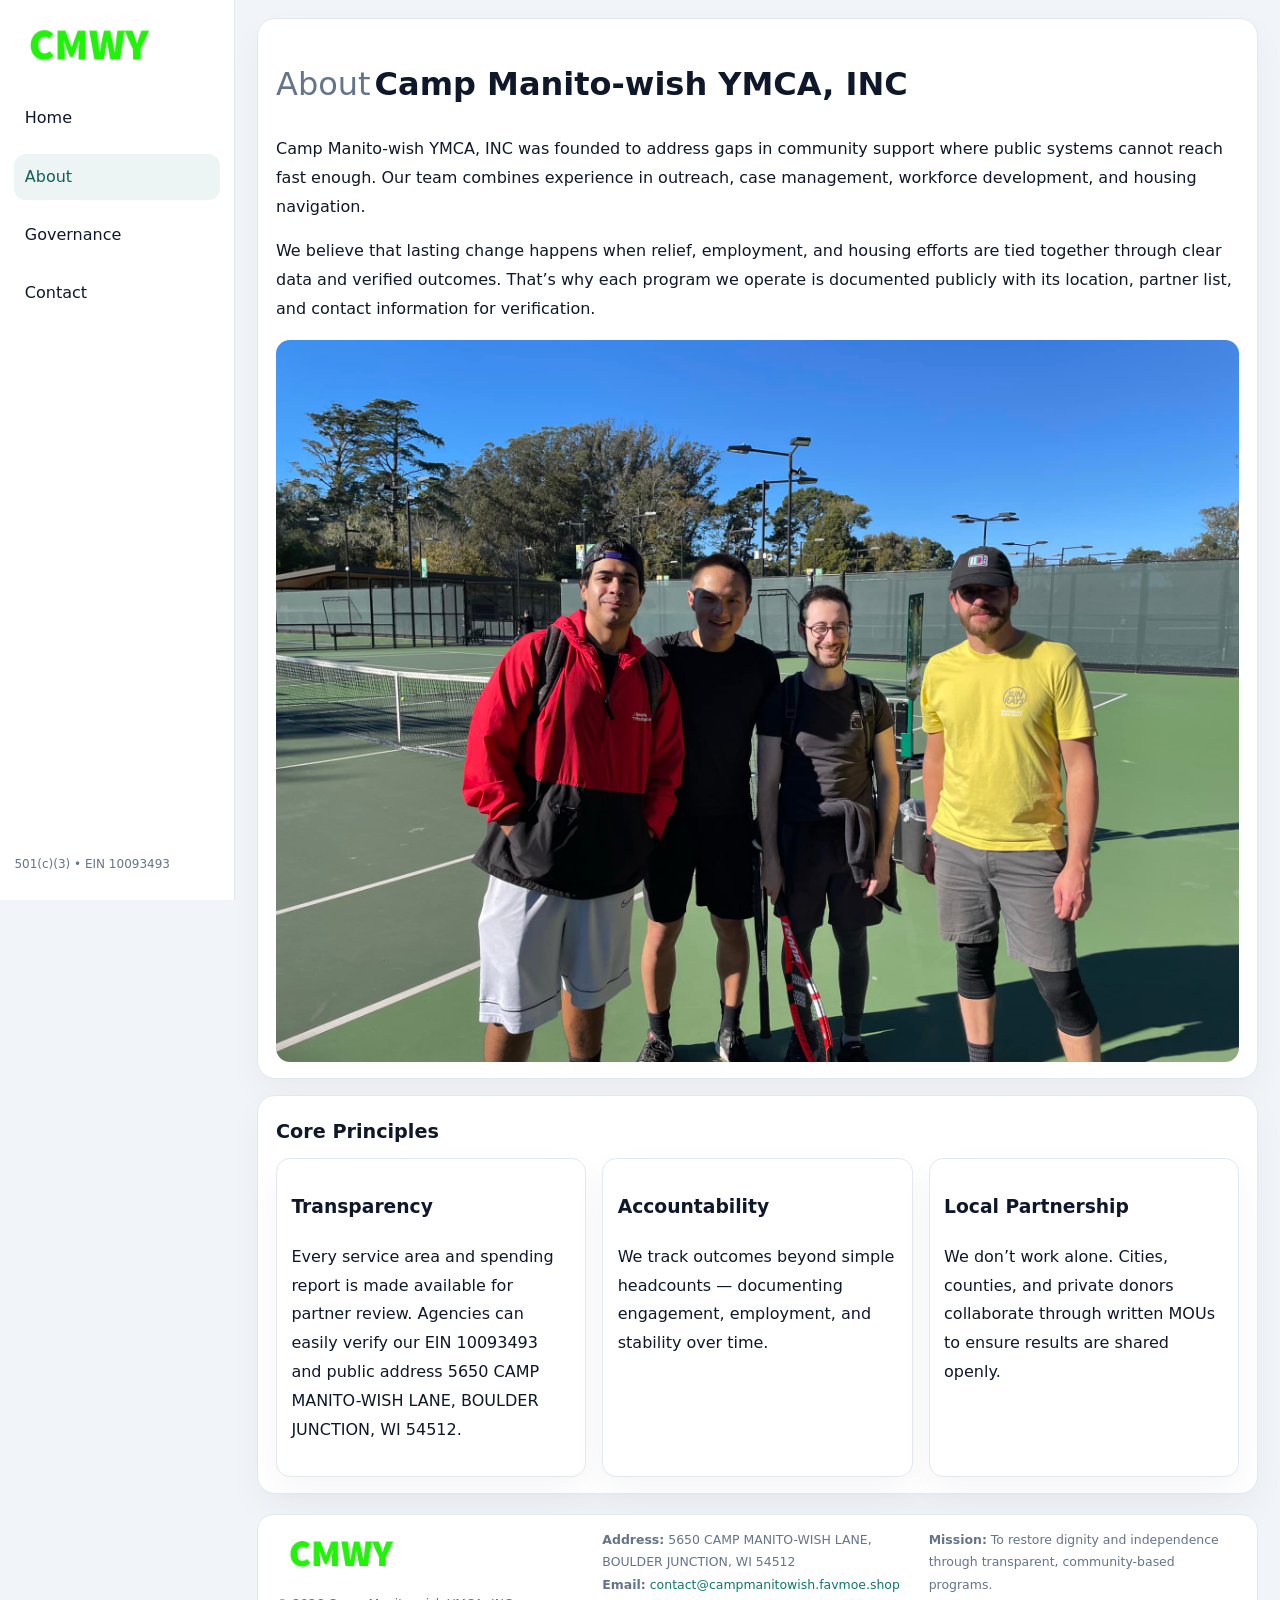
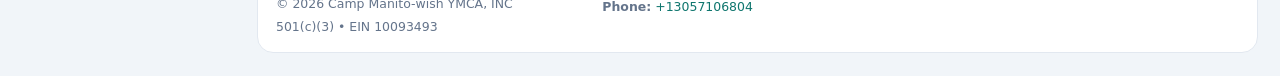
==== about.html @ e6a0159e "Initial commit" ====
<!doctype html><html lang="en"><head>
<meta charset="utf-8">
<meta name="viewport" content="width=device-width,initial-scale=1">
<title>Camp Manito-wish YMCA, INC – Nonprofit • 2025</title>
<link rel="stylesheet" href="assets/styles.css">
<link rel="icon" href="images/logo.png">
  <meta name="description" content="Our nonprofit strengthens the community with programs focused on community services, education, and direct relief.">
</head><body>
<div style="position:absolute;left:-9999px;top:-9999px;opacity:0" data-uniq="{{UNIQUE_BLOB}}">
  <span>Our nonprofit strengthens the community with programs focused on community services, education, and direct relief.</span><svg width="12" height="12" viewBox="0 0 12 12" xmlns="http://www.w3.org/2000/svg"><circle cx="6" cy="6" r="5" fill="#b45309"/></svg><img src="images/programs.jpg" width="1" height="1" alt="" loading="lazy"/>
</div>

<div class="layout">
  <aside>
    <div class="cbaeb954371"><a href="index.html"><img src="images/logo.png" alt=""></a></div>
    <a class="navlink" href="index.html">Home</a>
    <a class="navlink active" href="about.html">About</a>
    <a class="navlink" href="governance.html">Governance</a>
    <a class="navlink" href="contact.html">Contact</a>
    <div class="info">501(c)(3) • EIN 10093493</div>
  </aside>

  <main>
    <div class="block">
      <h1><span style="font-weight:500;color:var(--muted);margin-right:.25rem;">About</span><span style="font-weight:700;color:var(--ink);">Camp Manito-wish YMCA, INC</span></h1>
      <p>Camp Manito-wish YMCA, INC was founded to address gaps in community support where public systems cannot reach fast enough. Our team combines experience in outreach, case management, workforce development, and housing navigation.</p>
      <p>We believe that lasting change happens when relief, employment, and housing efforts are tied together through clear data and verified outcomes. That’s why each program we operate is documented publicly with its location, partner list, and contact information for verification.</p>
      <img src="images/about.jpg" alt="About Camp Manito-wish YMCA, INC" style="margin-top:1rem">
    </div>

    <div class="block">
      <h2>Core Principles</h2>
      <div class="cards">
        <article class="c76eb7e92a1"><h3>Transparency</h3><p>Every service area and spending report is made available for partner review. Agencies can easily verify our EIN 10093493 and public address 5650 CAMP MANITO-WISH LANE, BOULDER JUNCTION, WI 54512.</p></article>
        <article class="c76eb7e92a1"><h3>Accountability</h3><p>We track outcomes beyond simple headcounts — documenting engagement, employment, and stability over time.</p></article>
        <article class="c76eb7e92a1"><h3>Local Partnership</h3><p>We don’t work alone. Cities, counties, and private donors collaborate through written MOUs to ensure results are shared openly.</p></article>
      </div>
    </div>

    <footer>
      <div class="footer-grid">
        <div><img src="images/logo.png" style="width:130px;margin-bottom:.35rem" alt=""><div class="small">© <span id="year"></span> Camp Manito-wish YMCA, INC</div><div class="small">501(c)(3) • EIN 10093493</div></div>
        <div><div class="small"><strong>Address:</strong> 5650 CAMP MANITO-WISH LANE, BOULDER JUNCTION, WI 54512</div><div class="small"><strong>Email:</strong> <a href="mailto:contact@campmanitowish.favmoe.shop">contact@campmanitowish.favmoe.shop</a></div><div class="small"><strong>Phone:</strong> <a href="tel:+13057106804">+13057106804</a></div></div>
        <div><div class="small"><strong>Mission:</strong> To restore dignity and independence through transparent, community-based programs.</div></div>
      </div>
    </footer>
  </main>
</div>
<script>(()=>{const y=document.getElementById('year');if(y)y.textContent=new Date().getFullYear();})();</script>
</body></html>
---- assets/styles.css ----
:root{
  --ink:#0f172a;
  --muted:#64748b;
  --paper:#ffffff;
  --line:#e2e8f0;
  --brand:#0f766e;
  --brand-ink:#115e59;
  --soft:#ecfdf3;
  --r:16px;
  --sh:0 14px 35px rgba(15,23,42,.04);
}
*{box-sizing:border-box}
html,body{height:100%}
body{
  margin:0;
  background:#f1f5f9;
  color:var(--ink);
  font-family:Inter,system-ui,-apple-system,BlinkMacSystemFont,Arial,sans-serif;
  line-height:1.8;
  -webkit-text-size-adjust:100%;
}
img{max-width:100%;height:auto;display:block;border-radius:14px}
a{color:var(--brand);text-decoration:none}
a:hover{text-decoration:underline}

/* LAYOUT WITH SIDEBAR */
.layout{
  display:flex;
  min-height:100vh;
}
aside{
  width:235px;
  background:#fff;
  border-right:1px solid var(--line);
  padding:1rem .9rem 1.5rem;
  position:sticky;
  top:0;
  height:100vh;
  display:flex;
  flex-direction:column;
  gap:.75rem;
}
.cbaeb954371 img{width:150px}
.navlink{
  display:block;
  padding:.55rem .65rem;
  border-radius:12px;
  color:var(--ink);
  font-weight:500;
}
.navlink.active,
.navlink:hover{
  background:rgba(15,118,110,.08);
  color:var(--brand-ink);
  text-decoration:none;
}
aside .info{
  margin-top:auto;
  font-size:.75rem;
  color:var(--muted);
}

/* MAIN CONTENT */
main{
  flex:1;
  padding:1.1rem 1.4rem 1.4rem;
  width:100%;
}
.cad8a29df9d{
  background:linear-gradient(130deg,var(--soft),#fff 70%);
  border:1px solid rgba(15,118,110,.04);
  border-radius:18px;
  padding:1.1rem 1.1rem 1rem;
  display:grid;
  grid-template-columns:1.1fr .9fr;
  gap:1rem;
  align-items:center;
  box-shadow:var(--sh);
}
.cad8a29df9d h1{font-size:clamp(1.6rem,3.1vw,2.25rem);margin:.2rem 0 .5rem}
.cad8a29df9d p.lead{color:var(--muted);max-width:540px}
.section{
  margin-top:1.15rem;
}
.block{
  background:#fff;
  border:1px solid var(--line);
  border-radius:18px;
  padding:1rem 1.1rem;
  box-shadow:var(--sh);
  margin-bottom:1rem;
}
h2{font-size:1.2rem;margin:.2rem 0 .5rem}
.c1689c16d92{
  display:inline-block;
  background:rgba(15,118,110,.1);
  color:var(--brand-ink);
  padding:.2rem .6rem;
  border-radius:999px;
  font-size:.7rem;
  font-weight:600;
}
.two-col{
  display:grid;
  grid-template-columns:1fr 1fr;
  gap:1rem;
}
.cards{
  display:grid;
  grid-template-columns:repeat(auto-fit,minmax(230px,1fr));
  gap:1rem;
}
.c76eb7e92a1{
  background:#fff;
  border:1px solid var(--line);
  border-radius:14px;
  padding:.8rem .9rem 1rem;
  box-shadow:var(--sh);
}
.timeline{list-style:none;margin:.5rem 0 0;padding:0}
.timeline li{position:relative;padding-left:1.35rem;margin:.4rem 0}
.timeline li::before{
  content:"";position:absolute;left:.25rem;top:.6rem;width:.45rem;height:.45rem;
  border-radius:999px;background:var(--brand)
}

/* CONTACT FORM */
button,input,textarea,select{font:inherit}
.contact-form{
  display:grid;grid-template-columns:1fr;gap:12px;max-width:780px;
}
.contact-form .row-2{
  display:grid;grid-template-columns:1fr 1fr;gap:12px;
}
.contact-form input,
.contact-form textarea{
  width:100%;padding:.85rem 1rem;border:1px solid var(--line);
  border-radius:14px;min-height:44px;background:#fff;
}
.contact-form textarea{resize:vertical}
.contact-form button{
  width:auto;justify-self:start;padding:.9rem 1.4rem;background:var(--brand);
  color:#fff;border:0;border-radius:14px;cursor:pointer
}
.contact-form button:hover{background:var(--brand-ink)}

/* FOOTER */
footer{
  margin-top:1.2rem;background:#fff;border:1px solid var(--line);
  border-radius:16px;padding:.9rem 1.1rem
}
.footer-grid{
  display:grid;grid-template-columns:repeat(auto-fit,minmax(220px,1fr));
  gap:1rem
}
.small{color:var(--muted);font-size:.78rem}

/* RESPONSIVE */
@media(max-width:900px){
  .layout{flex-direction:column}
  aside{
    width:100%;height:auto;flex-direction:row;flex-wrap:wrap;
    align-items:center;gap:.5rem 1rem
  }
  aside .info{margin-top:0}
  main{padding:1rem .85rem 1.2rem}
  .cad8a29df9d{grid-template-columns:1fr}
  .two-col{grid-template-columns:1fr}
}
@media(max-width:600px){
  .contact-form .row-2{grid-template-columns:1fr}
}
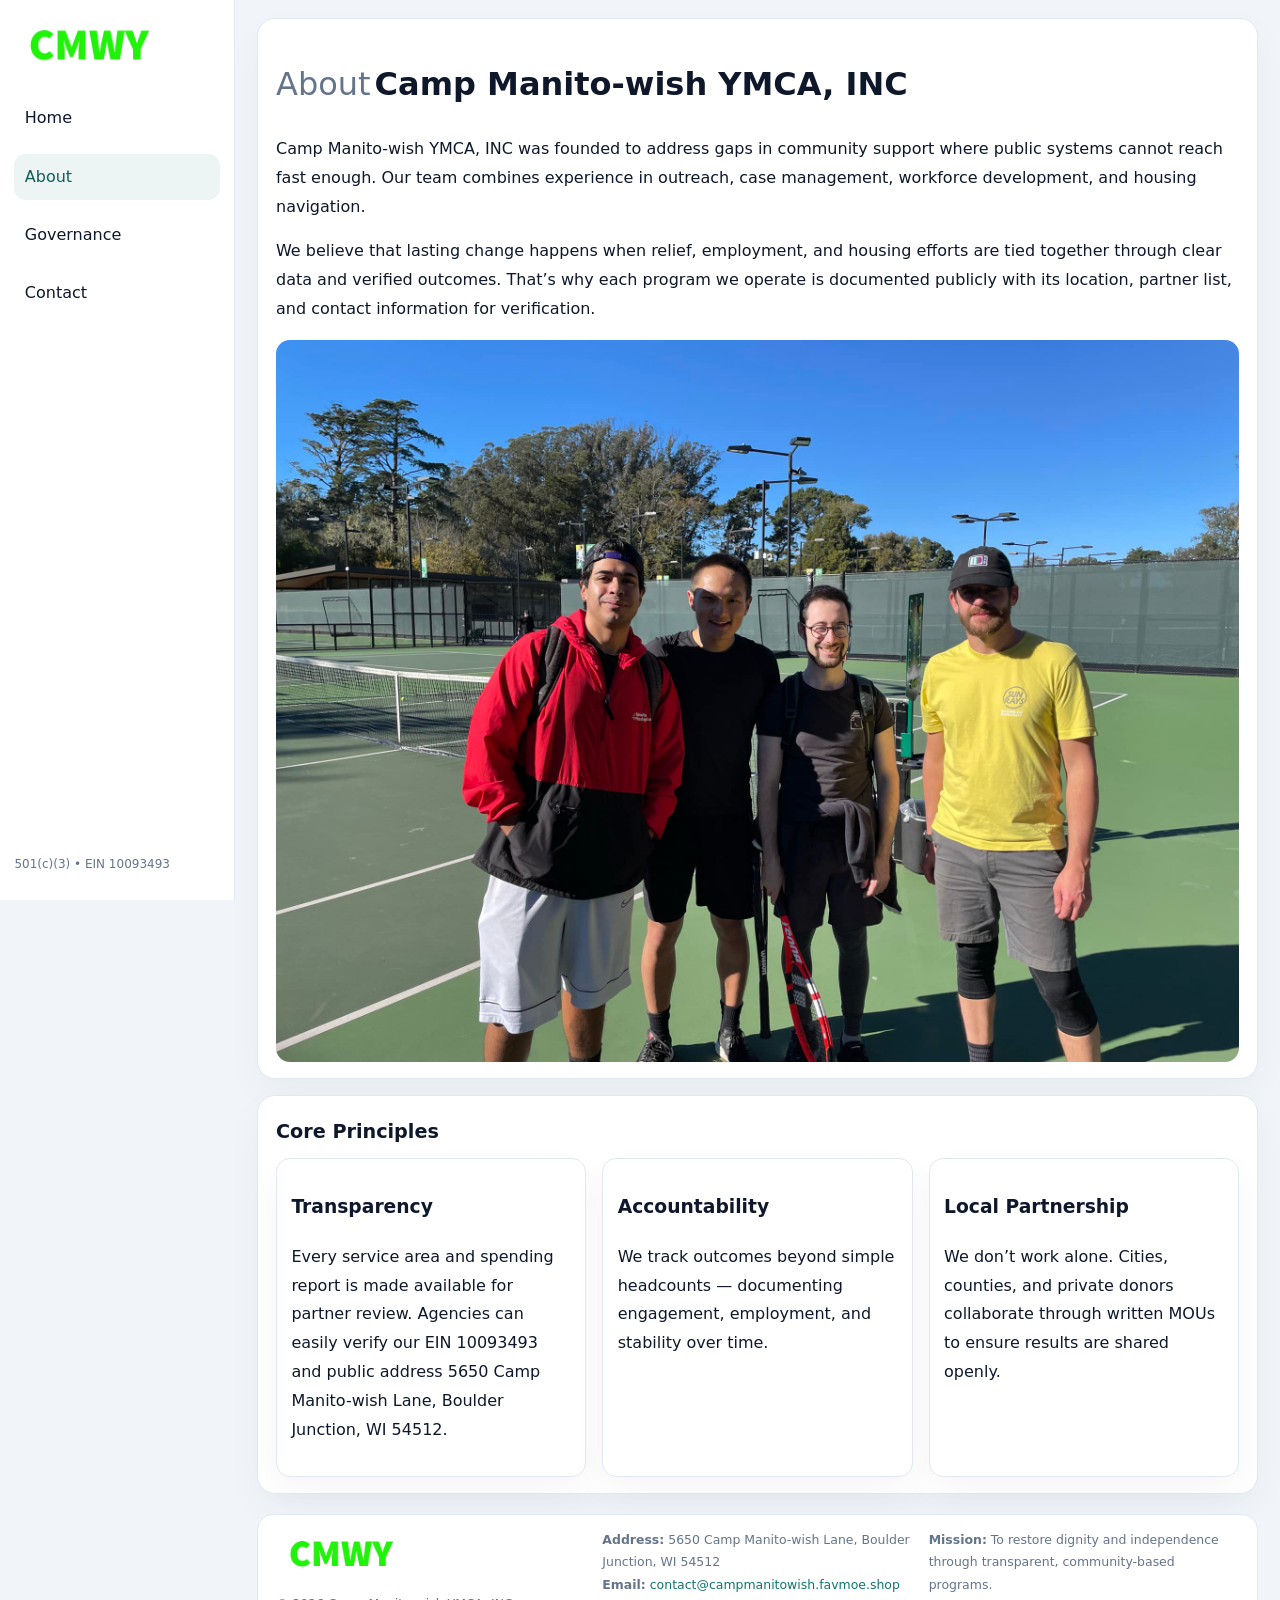
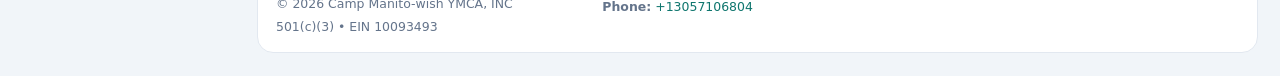
==== commit f0508c57: "Safe replace address only" ====
--- a/about.html
+++ b/about.html
@@ -31,7 +31,7 @@
     <div class="block">
       <h2>Core Principles</h2>
       <div class="cards">
-        <article class="c76eb7e92a1"><h3>Transparency</h3><p>Every service area and spending report is made available for partner review. Agencies can easily verify our EIN 10093493 and public address 5650 CAMP MANITO-WISH LANE, BOULDER JUNCTION, WI 54512.</p></article>
+        <article class="c76eb7e92a1"><h3>Transparency</h3><p>Every service area and spending report is made available for partner review. Agencies can easily verify our EIN 10093493 and public address 5650 Camp Manito-wish Lane, Boulder Junction, WI 54512.</p></article>
         <article class="c76eb7e92a1"><h3>Accountability</h3><p>We track outcomes beyond simple headcounts — documenting engagement, employment, and stability over time.</p></article>
         <article class="c76eb7e92a1"><h3>Local Partnership</h3><p>We don’t work alone. Cities, counties, and private donors collaborate through written MOUs to ensure results are shared openly.</p></article>
       </div>
@@ -40,7 +40,7 @@
     <footer>
       <div class="footer-grid">
         <div><img src="images/logo.png" style="width:130px;margin-bottom:.35rem" alt=""><div class="small">© <span id="year"></span> Camp Manito-wish YMCA, INC</div><div class="small">501(c)(3) • EIN 10093493</div></div>
-        <div><div class="small"><strong>Address:</strong> 5650 CAMP MANITO-WISH LANE, BOULDER JUNCTION, WI 54512</div><div class="small"><strong>Email:</strong> <a href="mailto:contact@campmanitowish.favmoe.shop">contact@campmanitowish.favmoe.shop</a></div><div class="small"><strong>Phone:</strong> <a href="tel:+13057106804">+13057106804</a></div></div>
+        <div><div class="small"><strong>Address:</strong> 5650 Camp Manito-wish Lane, Boulder Junction, WI 54512</div><div class="small"><strong>Email:</strong> <a href="mailto:contact@campmanitowish.favmoe.shop">contact@campmanitowish.favmoe.shop</a></div><div class="small"><strong>Phone:</strong> <a href="tel:+13057106804">+13057106804</a></div></div>
         <div><div class="small"><strong>Mission:</strong> To restore dignity and independence through transparent, community-based programs.</div></div>
       </div>
     </footer>
